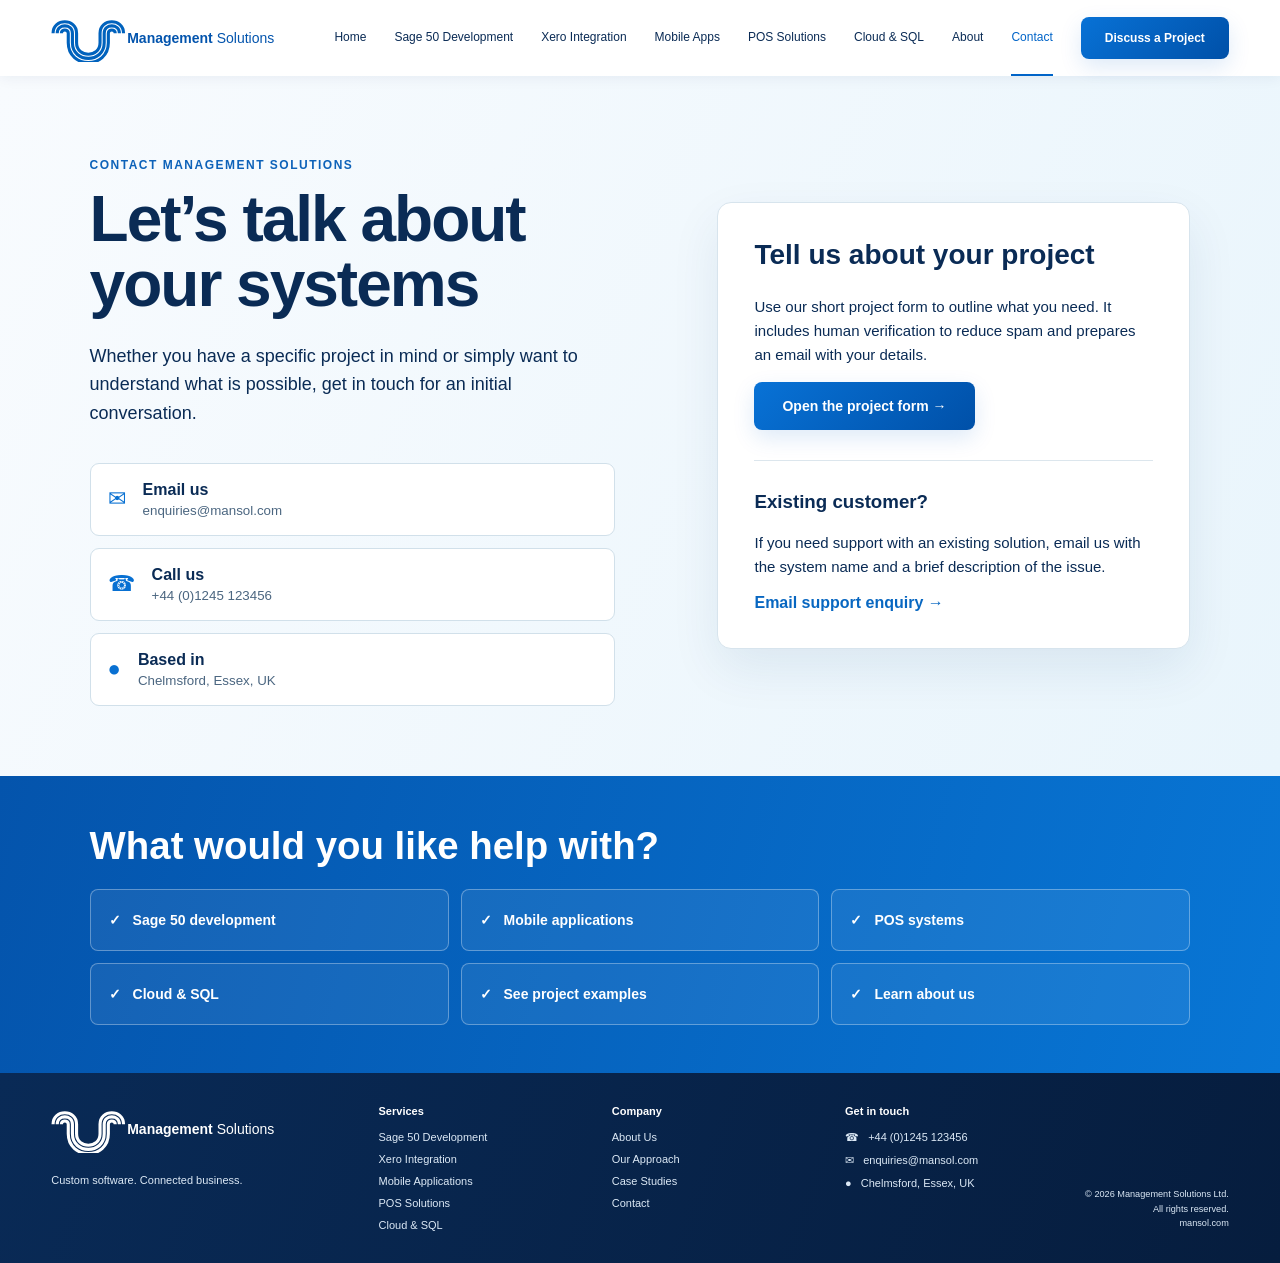
==== contact.html @ 14717270 "Add files via upload" ====
<!doctype html><html lang="en"><head><meta charset="utf-8"><meta name="viewport" content="width=device-width,initial-scale=1"><meta name="description" content="Contact Management Solutions about bespoke software, Sage 50, mobile, POS, SQL or Azure development."><title>Contact | Management Solutions</title><link rel="stylesheet" href="styles.css"><link rel="stylesheet" href="pages.css"></head><body data-page="contact"><div id="site-header"></div><main><section class="contact-page"><div><p class="eyebrow">Contact Management Solutions</p><h1>Let’s talk about your systems</h1><p>Whether you have a specific project in mind or simply want to understand what is possible, get in touch for an initial conversation.</p><div class="contact-cards"><a href="mailto:enquiries@mansol.com"><i>✉</i><span><b>Email us</b><small>enquiries@mansol.com</small></span></a><a href="tel:+441245123456"><i>☎</i><span><b>Call us</b><small>+44 (0)1245 123456</small></span></a><div><i>●</i><span><b>Based in</b><small>Chelmsford, Essex, UK</small></span></div></div></div><div class="contact-choice"><h2>Tell us about your project</h2><p>Use our short project form to outline what you need. It includes human verification to reduce spam and prepares an email with your details.</p><a class="button" href="discuss-project.html">Open the project form →</a><hr><h3>Existing customer?</h3><p>If you need support with an existing solution, email us with the system name and a brief description of the issue.</p><a class="text-link" href="mailto:enquiries@mansol.com?subject=Existing%20system%20support">Email support enquiry →</a></div></section><section class="blue-band contact-band"><h2>What would you like help with?</h2><div class="mini-grid"><a href="sage-50-development.html">Sage 50 development</a><a href="mobile-apps.html">Mobile applications</a><a href="pos-solutions.html">POS systems</a><a href="cloud-sql.html">Cloud & SQL</a><a href="case-studies.html">See project examples</a><a href="about.html">Learn about us</a></div></section></main><div id="site-footer"></div><script src="site-shell.js"></script></body></html>
---- styles.css ----
:root{--navy:#082751;--blue:#0064c8;--bright:#0073df;--pale:#eef7fd;--line:#c8d8e8;--text:#0a2b55;--white:#fff}*{box-sizing:border-box}html{scroll-behavior:smooth}body{margin:0;font-family:Inter,Arial,sans-serif;color:var(--text);background:#fff}a{color:inherit;text-decoration:none}.sr-only{position:absolute;clip:rect(0,0,0,0)}.site-header{height:76px;display:flex;align-items:center;padding:0 clamp(24px,4vw,58px);gap:28px;background:#fff;position:sticky;top:0;z-index:50;box-shadow:0 1px 14px #09275112}.brand{display:flex;align-items:center;white-space:nowrap;font-size:14px;color:#0354ad}.brand-mark{width:76px;height:48px;fill:none;stroke:#0062bd;stroke-width:4.5}.brand b{font-weight:800}.main-nav{margin-left:auto;display:flex;align-self:stretch;gap:28px;font-size:12px}.main-nav a{display:flex;align-items:center;border-bottom:2px solid transparent}.main-nav a:hover,.main-nav a.active{color:#0064c8;border-color:#0064c8}.button{display:inline-flex;align-items:center;justify-content:center;gap:16px;background:linear-gradient(135deg,#0872d6,#0050a8);color:white;padding:16px 28px;border-radius:8px;font-weight:700;font-size:14px;box-shadow:0 8px 22px #0064c822;transition:.2s}.button:hover{transform:translateY(-2px)}.header-cta{padding:14px 24px;font-size:12px}.menu-toggle{display:none;background:none;border:0;padding:8px}.menu-toggle span:not(.sr-only){display:block;width:27px;height:2px;background:var(--navy);margin:5px}.hero{min-height:560px;display:grid;grid-template-columns:42% 58%;background:linear-gradient(90deg,#f8fbfe 0,#f7fbfd 38%,#e9f4fb 65%,#fdfefe);overflow:hidden}.hero-copy{padding:56px 0 36px clamp(24px,4.2vw,62px);position:relative;z-index:2}.eyebrow{text-transform:uppercase;letter-spacing:1.5px;font-size:12px;font-weight:600;color:#0d62b9}.hero h1{font-size:clamp(44px,4.7vw,69px);line-height:.98;letter-spacing:-2.5px;margin:18px 0 24px;color:#092955}.lead{font-size:18px;line-height:1.45;max-width:590px}.actions{display:flex;gap:18px;margin:26px 0 32px}.button-outline{background:#fff;color:#0759b3;border:1px solid #096bd2;box-shadow:none}.hero-points{display:flex;gap:38px;color:#0062bd}.hero-points>span{display:flex;align-items:center;gap:12px;font-size:26px}.hero-points small{font-size:12px;line-height:1.3;color:var(--text)}.hero-visual{position:relative;min-height:560px;background:radial-gradient(circle at 80% 30%,#fff8,transparent 22%),linear-gradient(120deg,#d8e7ef88,#f8fbfd66);}.hero-visual:before{content:"";position:absolute;inset:0;background:repeating-linear-gradient(90deg,#c7deec20 0 5px,transparent 5px 90px);filter:blur(8px)}.monitor{position:absolute;width:55%;height:58%;top:45px;left:13%;background:#253644;border:9px solid #263846;border-radius:7px;box-shadow:0 18px 26px #1238}.monitor .screen{height:100%;background:#edf3f7;display:flex}.sage{width:25%;background:#213b4b;color:#23c766;font-size:18px;padding:20px 12px}.dashboard{padding:22px 14px;font-size:10px;flex:1}.stats{display:flex;gap:7px;margin:15px 0}.stats span{background:#fff;padding:12px 8px;flex:1;color:#567}.stats strong{display:block;color:#123;font-size:13px;margin-top:5px}.chart{height:90px;background:#fff;display:flex;align-items:end;gap:7px;padding:10px}.chart i{width:12%;background:#3b9de0;height:25%}.chart i:nth-child(2){height:42%}.chart i:nth-child(3){height:58%}.chart i:nth-child(4){height:40%}.chart i:nth-child(5){height:69%}.chart i:nth-child(6){height:78%}.chart i:nth-child(7){height:92%}.stand{width:25%;height:90px;background:linear-gradient(90deg,#48565c,#a5b0b4,#45535a);position:absolute;left:37.5%;top:100%;clip-path:polygon(38% 0,62% 0,70% 80%,100% 93%,100% 100%,0 100%,0 93%,30% 80%)}.handheld{position:absolute;width:118px;height:300px;bottom:18px;left:8%;background:#222f34;border:10px solid #27383e;border-radius:20px;transform:rotate(-2deg);box-shadow:0 16px 25px #1238}.device-screen{background:#f1f5f7;height:215px;color:#15334c;font-size:9px;padding:0 6px}.device-screen b{display:block;background:#0966ba;color:#fff;margin:0 -6px 10px;padding:13px 8px}.device-screen span{display:block;padding:9px 0;border-bottom:1px solid #c9d3da}.pos{position:absolute;width:290px;height:210px;right:2%;bottom:18px;background:#222e33;border:11px solid #26353b;border-radius:13px;transform:skewY(-1deg);box-shadow:0 18px 25px #1238}.pos-screen{background:#eaf0f2;height:100%;padding:12px}.tiles{display:grid;grid-template-columns:repeat(3,1fr);height:105px}.tiles b{display:grid;place-items:center;color:#fff;font-size:9px;background:#845c96;border:1px solid #fff6}.tiles b:nth-child(2){background:#277cb3}.tiles b:nth-child(3){background:#3b9b66}.tiles b:nth-child(4){background:#b36259}.tiles b:nth-child(5){background:#b2b5ae}.tiles b:nth-child(6){background:#6f777b}.pos-screen>strong{display:block;text-align:right;margin:10px}.pos-screen em{float:right;background:#48a96d;color:white;padding:8px 35px;font-style:normal}.scribble{font-family:Kalam,cursive;color:#0065c5;font-size:24px;font-weight:700;transform:rotate(-6deg);line-height:1.15}.scribble i{display:block;width:75px;border-bottom:3px solid;margin:7px auto;transform:rotate(-12deg)}.hero-note{position:absolute;right:5%;top:35px}.service-strip{display:flex;justify-content:center;gap:0;padding:22px 4%;background:linear-gradient(90deg,#eef7fd,#fff,#eef7fd);border-block:1px solid #e5eef5}.service-strip span{padding:0 40px;border-right:1px solid #aebfce;color:#0964bd;font-size:22px}.service-strip span:last-child{border:0}.service-strip b{font-size:12px;color:#254364;margin-left:14px}.section{padding:34px clamp(24px,4vw,58px)}.services{display:grid;grid-template-columns:repeat(3,1fr);gap:26px}.services article{border:1px solid #d9e4ec;border-radius:10px;overflow:hidden;box-shadow:0 6px 18px #0b396011;background:#fff}.card-art{height:180px;position:relative;overflow:hidden;background:linear-gradient(140deg,#dbeaf0,#f7f9f8)}.card-art:after{content:"";position:absolute;inset:0;background:radial-gradient(circle at 85% 35%,#8bb07255,transparent 20%)}.laptop{position:absolute;width:55%;height:70%;background:#263542;border:7px solid #263542;border-radius:6px;left:22%;top:24%;transform:perspective(500px) rotateX(-3deg) rotateY(3deg);z-index:2}.laptop span{display:grid;place-items:center;height:100%;background:#eaf3f6;color:#23b65d;font-size:26px}.mobile-art{background:linear-gradient(90deg,#c6a273,#8f653e 45%,#bd925e)}.mini-handheld{position:absolute;z-index:2;left:42%;top:8px;height:190px;width:90px;border:9px solid #1d2d34;border-radius:14px;background:#0965b5;color:#fff;text-align:center;padding-top:14px;font-size:11px}.mini-handheld small{display:block;text-align:left;background:#f3f7f8;color:#17405d;margin-top:12px;padding:12px 7px;line-height:2.6}.pos-art{background:linear-gradient(120deg,#d9e8ed,#b5c7cb)}.mini-pos{position:absolute;z-index:2;width:190px;height:125px;background:#26343a;border:8px solid #26343a;right:14%;top:26px;display:grid;grid-template-columns:repeat(3,1fr);transform:skewY(-4deg);color:#fff;font-size:9px}.mini-pos span{display:grid;place-items:center;background:#366f9d;border:1px solid #fff5}.mini-pos span:nth-child(4){background:#ad6357}.mini-pos b{display:grid;place-items:center;background:#4baa6b}.card-copy{padding:15px 18px 19px}.card-copy h2{font-size:20px;margin:0 0 8px}.card-copy p{font-size:14px;line-height:1.45;margin:0 0 10px}.card-copy a{font-weight:700;color:#0560bc;font-size:13px}.integration{background:linear-gradient(120deg,#f4f9fc,#e8f3fa);padding-top:28px}.integration>h2,.why>h2{font-size:28px;margin:10px 0}.integration>p:not(.eyebrow),.why>p{font-size:14px;margin:0;max-width:780px}.integration-map{display:grid;grid-template-columns:1.2fr .35fr 1.15fr .25fr 1.4fr .8fr;align-items:center;gap:10px;margin-top:30px}.node{background:#fff;border-radius:9px;padding:20px;text-align:center;box-shadow:0 5px 18px #16395510}.node strong,.node b,.node small{display:block}.sage-node strong{color:#20b65b;font-size:36px}.sage-node strong i{color:#5c6265;font-style:normal;font-weight:400}.sage-node b{margin-top:10px}.sage-node small,.node small{margin-top:4px}.hub{background:linear-gradient(135deg,#0571d5,#0453aa);color:white}.hub strong{font-size:34px}.map-arrow{font-size:35px;color:#0566c3;text-align:center}.outputs{display:grid;gap:9px}.outputs span{display:grid;grid-template-columns:30px 1fr;background:#fff;border-radius:8px;padding:9px 12px;box-shadow:0 4px 15px #16395510;color:#0963bd;font-size:20px}.outputs b,.outputs small{grid-column:2;display:block;color:var(--text);font-size:12px}.outputs small{font-size:9px;color:#607894}.map-note{text-align:center;font-size:21px}.why{padding-block:24px 34px}.why-grid{display:grid;grid-template-columns:repeat(4,1fr);margin-top:28px}.why-grid>div{display:grid;grid-template-columns:50px 1fr;padding:0 24px;border-right:1px solid #dce6ee}.why-grid>div:first-child{padding-left:0}.why-grid>div:last-child{border:0}.why-grid i{grid-row:1/3;font-style:normal;font-size:26px;color:#0665c0}.why-grid b{font-size:13px}.why-grid p{font-size:12px;line-height:1.45;color:#355474}.cta{background:linear-gradient(100deg,#0057b1,#0074d7);color:#fff;padding:24px clamp(24px,4vw,58px);display:flex;align-items:center;justify-content:space-between;position:relative;overflow:hidden}.cta:after{content:"";position:absolute;width:180px;height:180px;border:2px solid #fff4;border-radius:50%;right:2%;top:10px;box-shadow:0 0 0 20px #fff1,0 0 0 40px #fff1}.cta h2{font-size:25px;margin:0 0 8px}.cta p{margin:0}.button-white{background:#fff;color:#0958ae;position:relative;z-index:2}footer{background:linear-gradient(110deg,#092a56,#061d3e);color:#dce9f6;padding:32px clamp(24px,4vw,58px);display:grid;grid-template-columns:1.5fr repeat(3,1fr) .8fr;gap:45px;font-size:11px}footer>div{display:flex;flex-direction:column;gap:10px}footer>div>b{color:#fff;margin-bottom:4px}.footer-brand{color:#fff}.footer-brand .brand-mark{stroke:#fff}footer small{text-align:right;align-self:end;line-height:1.6}.menu-open{overflow:hidden}
@media(max-width:1050px){.main-nav{gap:14px}.main-nav a:nth-child(6){display:none}.hero{grid-template-columns:48% 52%}.hero h1{font-size:50px}.pos{width:235px}.hero-note{display:none}.service-strip span{padding-inline:22px}.integration-map{grid-template-columns:1fr .25fr 1fr .2fr 1.3fr}.map-note{display:none}footer{grid-template-columns:1.4fr repeat(3,1fr)}footer small{grid-column:1/-1}}
@media(max-width:760px){.site-header{height:66px;padding:0 18px}.brand-mark{width:61px}.brand{font-size:12px}.menu-toggle{display:block;margin-left:auto;z-index:61}.header-cta{display:none}.main-nav{display:none;position:fixed;inset:66px 0 0;background:#fff;padding:22px;flex-direction:column;align-items:stretch;gap:0;z-index:60}.main-nav.open{display:flex}.main-nav a{padding:17px 5px;border-bottom:1px solid #dde8f0;font-size:15px}.hero{display:flex;flex-direction:column;min-height:0}.hero-copy{padding:38px 22px 24px}.hero h1{font-size:43px;line-height:1.02;letter-spacing:-1.8px}.lead{font-size:16px}.actions{flex-direction:column;align-items:stretch}.hero-points{justify-content:space-between;gap:8px}.hero-points>span{font-size:20px;gap:5px}.hero-points small{font-size:9px}.hero-visual{min-height:390px;order:2}.monitor{width:76%;height:55%;left:12%;top:25px}.handheld{height:230px;width:91px;left:6%;bottom:7px;border-width:7px}.device-screen{height:164px;font-size:7px}.device-screen span{padding:6px 0}.pos{width:190px;height:145px;right:2%;bottom:8px;border-width:8px}.tiles{height:75px}.pos-screen{padding:7px}.pos-screen>strong{font-size:10px;margin:4px}.pos-screen em{padding:5px 20px;font-size:10px}.stand{height:60px}.service-strip{overflow-x:auto;justify-content:flex-start;padding:16px 10px}.service-strip span{min-width:max-content;padding:0 18px}.services{grid-template-columns:1fr;padding:24px 18px;gap:18px}.card-art{height:165px}.integration{padding:30px 20px}.integration-map{grid-template-columns:1fr;gap:14px}.map-arrow{transform:rotate(90deg)}.outputs{width:100%}.why{padding:28px 20px}.why-grid{grid-template-columns:1fr;gap:22px}.why-grid>div{border:0;padding:0}.cta{display:block;padding:28px 20px}.cta h2{font-size:22px;line-height:1.25}.cta .button{margin-top:20px;width:100%}footer{grid-template-columns:1fr 1fr;padding:30px 20px;gap:28px}footer>div:first-child{grid-column:1/-1}footer small{grid-column:1/-1;text-align:left}.scribble{display:none}}
@media(max-width:400px){.brand span{max-width:100px;white-space:normal;line-height:1.05}.hero h1{font-size:38px}.hero-visual{min-height:355px}.monitor{width:82%;left:9%}.pos{width:168px}.service-strip b{margin-left:7px}}
@media(prefers-reduced-motion:reduce){html{scroll-behavior:auto}.button{transition:none}}
.back-link{margin-left:auto;color:#075db7;font-weight:700;font-size:13px}.project-page{min-height:calc(100vh - 132px);display:grid;grid-template-columns:minmax(320px,.85fr) minmax(520px,1.15fr);gap:clamp(35px,6vw,90px);padding:58px clamp(24px,7vw,110px);background:linear-gradient(120deg,#eef7fd 0,#f9fcfe 45%,#e7f3fb 100%)}.project-intro{padding-top:38px}.project-intro h1{font-size:clamp(42px,5vw,68px);line-height:1;letter-spacing:-2px;margin:15px 0 24px}.project-intro>p:not(.eyebrow){font-size:17px;line-height:1.65;max-width:570px}.contact-highlights{display:grid;gap:17px;margin-top:36px}.contact-highlights span{display:grid;grid-template-columns:38px 1fr;gap:2px 12px}.contact-highlights span:before{content:'✓';grid-row:1/3;display:grid;place-items:center;width:30px;height:30px;border-radius:50%;background:#0870d3;color:#fff;font-weight:800}.contact-highlights b{font-size:14px}.contact-highlights small{font-size:12px;color:#496681}.form-panel{background:#fff;border:1px solid #d7e4ed;border-radius:14px;padding:clamp(24px,4vw,46px);box-shadow:0 20px 55px #103d6920}.form-panel h2{font-size:27px;margin:0 0 7px}.form-note{font-size:12px;color:#60768b;margin:0 0 25px}.form-grid{display:grid;grid-template-columns:1fr 1fr;gap:20px}.form-grid label,.human-check label{font-size:12px;font-weight:700}.form-grid input,.form-grid select,.form-grid textarea,.human-check input{display:block;width:100%;border:1px solid #b9cbda;border-radius:7px;background:#fbfdff;color:#0a2b55;padding:13px 14px;font:inherit;margin-top:7px;outline:none}.form-grid textarea{resize:vertical;min-height:145px;line-height:1.5}.form-grid input:focus,.form-grid select:focus,.form-grid textarea:focus,.human-check input:focus{border-color:#0870d3;box-shadow:0 0 0 3px #0870d31c}.form-grid .full{grid-column:1/-1;position:relative}.count{display:block;text-align:right;color:#72869a;font-weight:400;margin-top:5px}.bot-field{position:absolute!important;left:-10000px!important;width:1px!important;height:1px!important;opacity:0!important}.human-check{margin:24px 0 18px;border:1px solid #c7d8e5;border-radius:8px;padding:15px 18px 18px;background:#f4f9fd}.human-check legend{font-size:13px;font-weight:800;padding:0 7px}.human-check p{font-size:12px;margin:0 0 10px}.human-check input{width:110px;background:#fff}.consent{display:flex;gap:10px;align-items:flex-start;font-size:12px;line-height:1.45}.consent input{margin-top:2px}.submit-button{border:0;cursor:pointer;margin-top:20px}.form-message{display:none;border-radius:7px;padding:12px 14px;margin-top:18px;font-size:13px}.form-message.error{display:block;background:#fff0f0;color:#a21f28;border:1px solid #eabfc2}.form-message.success{display:block;background:#ecf9f0;color:#176536;border:1px solid #bde2c8}.project-footer{min-height:56px;padding:17px clamp(24px,7vw,110px);display:flex;justify-content:space-between;align-items:center}.project-footer a{color:#fff}@media(max-width:850px){.project-page{grid-template-columns:1fr;padding:35px 22px}.project-intro{padding-top:0}.form-panel{padding:25px 20px}.back-link{font-size:0}.back-link:after{content:'← Home';font-size:13px}.project-footer{display:flex;flex-direction:column;align-items:flex-start;gap:8px}}@media(max-width:560px){.form-grid{grid-template-columns:1fr}.form-grid .full{grid-column:auto}.project-intro h1{font-size:42px}.project-page{gap:28px}.submit-button{width:100%}}
---- pages.css ----
.inner-hero{min-height:470px;display:grid;grid-template-columns:minmax(0,1.15fr) minmax(330px,.85fr);align-items:center;gap:60px;padding:65px clamp(24px,7vw,110px);background:linear-gradient(115deg,#f8fbfe,#e9f5fc);overflow:hidden}.inner-hero.compact{min-height:400px}.inner-hero h1,.contact-page h1{font-size:clamp(42px,5vw,66px);line-height:1.02;letter-spacing:-2px;margin:15px 0 24px}.inner-hero>div:first-child>p:not(.eyebrow){font-size:18px;line-height:1.55;max-width:700px}.inner-hero .button{margin-top:15px}.hero-symbol{justify-self:center;width:min(100%,430px);min-height:270px;border-radius:18px;background:#fff;box-shadow:0 25px 60px #123e6920;display:flex;flex-direction:column;align-items:center;justify-content:center;color:#10ad58;font-size:58px;transform:rotate(2deg);border:1px solid #d8e6ef}.hero-symbol small{display:block;margin-top:18px;font-size:14px;color:#345570}.sage-symbol b{font-weight:400;color:#5a646b}.phone-symbol{width:210px;min-height:350px;border:13px solid #263940;border-radius:27px;background:#f1f6f8;color:#fff;font-size:15px;justify-content:flex-start;overflow:hidden}.phone-symbol span{display:block;width:100%;background:#0966ba;padding:22px;text-align:center}.phone-symbol small{font-size:15px;color:#173b57;line-height:3.5;text-align:left;margin:12px 0}.till-symbol{display:grid;grid-template-columns:repeat(3,1fr);gap:3px;padding:38px;background:#26343a;transform:perspective(500px) rotateY(-5deg)}.till-symbol span{display:grid;place-items:center;align-self:stretch;background:#347aa7;color:#fff;font-size:14px}.till-symbol span:nth-child(4){background:#a85d56}.till-symbol b{display:grid;place-items:center;background:#42a767;color:#fff}.cloud-symbol{color:#0872d1;font-size:100px}.people-symbol,.case-symbol{background:linear-gradient(145deg,#0873d5,#044f9f);color:#fff}.people-symbol small,.case-symbol small{color:#fff}.content-section{padding:70px clamp(24px,7vw,110px)}.content-section.split{display:grid;grid-template-columns:1fr 1fr;gap:clamp(45px,8vw,110px)}.content-section h2,.process-section h2,.blue-band h2,.case-note h2{font-size:clamp(28px,3vw,40px);line-height:1.12;margin:12px 0 22px}.content-section p{font-size:16px;line-height:1.7;color:#294a68}.feature-list{display:grid;gap:15px}.feature-list article{display:grid;grid-template-columns:54px 1fr;gap:16px;padding:20px;border:1px solid #d9e5ed;border-radius:11px;background:#fff;box-shadow:0 7px 20px #103d690d}.feature-list i{font-style:normal;font-size:28px;color:#0670d1}.feature-list h3{margin:0 0 6px;font-size:17px}.feature-list p{margin:0;font-size:14px;line-height:1.5}.blue-band{padding:48px clamp(24px,7vw,110px);background:linear-gradient(105deg,#0454ac,#0876d5);color:#fff}.blue-band h2{margin-top:0}.mini-grid{display:grid;grid-template-columns:repeat(3,1fr);gap:12px}.mini-grid span,.mini-grid a{display:flex;align-items:center;min-height:62px;padding:15px 18px;border:1px solid #ffffff52;border-radius:8px;background:#ffffff12;font-weight:600;font-size:14px}.mini-grid span:before,.mini-grid a:before{content:'✓';margin-right:12px}.process-section{padding:65px clamp(24px,7vw,110px)}.steps{display:grid;grid-template-columns:repeat(4,1fr);gap:22px;margin-top:35px}.steps article{padding:25px 22px;border-top:3px solid #0870d2;background:#f3f8fc}.steps article>b{color:#0870d2;font-size:13px}.steps h3{margin:18px 0 8px}.steps p{font-size:14px;line-height:1.55;margin:0;color:#3e5c76}.page-cta{display:flex;align-items:center;justify-content:space-between;gap:30px;padding:30px clamp(24px,7vw,110px);background:linear-gradient(100deg,#0055ad,#0876d7);color:#fff}.page-cta h2{font-size:27px;margin:0 0 7px}.page-cta p{margin:0}.case-grid{padding:55px clamp(24px,7vw,110px);display:grid;grid-template-columns:repeat(3,1fr);gap:25px;background:#f6fafc}.case-grid article{padding:30px;border:1px solid #d6e3ec;background:#fff;border-radius:12px;box-shadow:0 8px 25px #123c6410}.case-tag{display:inline-block;padding:7px 10px;border-radius:20px;background:#e7f3fc;color:#0663bd;text-transform:uppercase;font-size:11px;font-weight:700}.case-grid h2{font-size:23px;line-height:1.2}.case-grid h3{font-size:14px;margin:24px 0 7px}.case-grid p,.case-grid li{font-size:14px;line-height:1.55;color:#35536d}.case-grid ul{padding-left:20px}.case-lead{font-weight:600;color:#153c60!important}.case-note{text-align:center;padding:45px 20px}.case-note p{max-width:720px;margin:auto;line-height:1.6}.contact-page{display:grid;grid-template-columns:1fr .9fr;gap:clamp(45px,8vw,110px);padding:70px clamp(24px,7vw,110px);background:linear-gradient(115deg,#f8fbfe,#e9f5fc)}.contact-page>div:first-child>p:not(.eyebrow){font-size:18px;line-height:1.6;max-width:620px}.contact-cards{display:grid;gap:12px;margin-top:35px}.contact-cards>a,.contact-cards>div{display:flex;align-items:center;gap:17px;padding:17px;border:1px solid #d1e0ea;border-radius:9px;background:#fff}.contact-cards i{font-style:normal;color:#0870d2;font-size:22px}.contact-cards span{display:flex;flex-direction:column;gap:4px}.contact-cards small{color:#4b6680}.contact-choice{background:#fff;border:1px solid #d7e4ed;border-radius:14px;padding:36px;box-shadow:0 20px 50px #103d6915;align-self:center}.contact-choice h2{font-size:28px;margin-top:0}.contact-choice p{font-size:15px;line-height:1.6}.contact-choice hr{border:0;border-top:1px solid #dce6ed;margin:30px 0}.text-link{color:#0867c1;font-weight:700}.contact-band a:hover{background:#ffffff26}@media(max-width:900px){.inner-hero{grid-template-columns:1fr;gap:30px}.hero-symbol{justify-self:start;max-width:390px}.content-section.split,.contact-page{grid-template-columns:1fr}.case-grid{grid-template-columns:1fr}.steps{grid-template-columns:1fr 1fr}.mini-grid{grid-template-columns:1fr 1fr}}@media(max-width:620px){.inner-hero{padding:42px 20px}.inner-hero h1,.contact-page h1{font-size:40px}.inner-hero>div:first-child>p:not(.eyebrow){font-size:16px}.hero-symbol{width:100%;min-height:220px}.phone-symbol{width:180px;min-height:300px;justify-self:center}.content-section,.process-section,.contact-page{padding:40px 20px}.content-section.split{gap:30px}.mini-grid,.steps{grid-template-columns:1fr}.page-cta{display:block;padding:28px 20px}.page-cta .button{width:100%;margin-top:20px}.case-grid{padding:30px 20px}.blue-band{padding:36px 20px}.contact-choice{padding:25px 20px}}
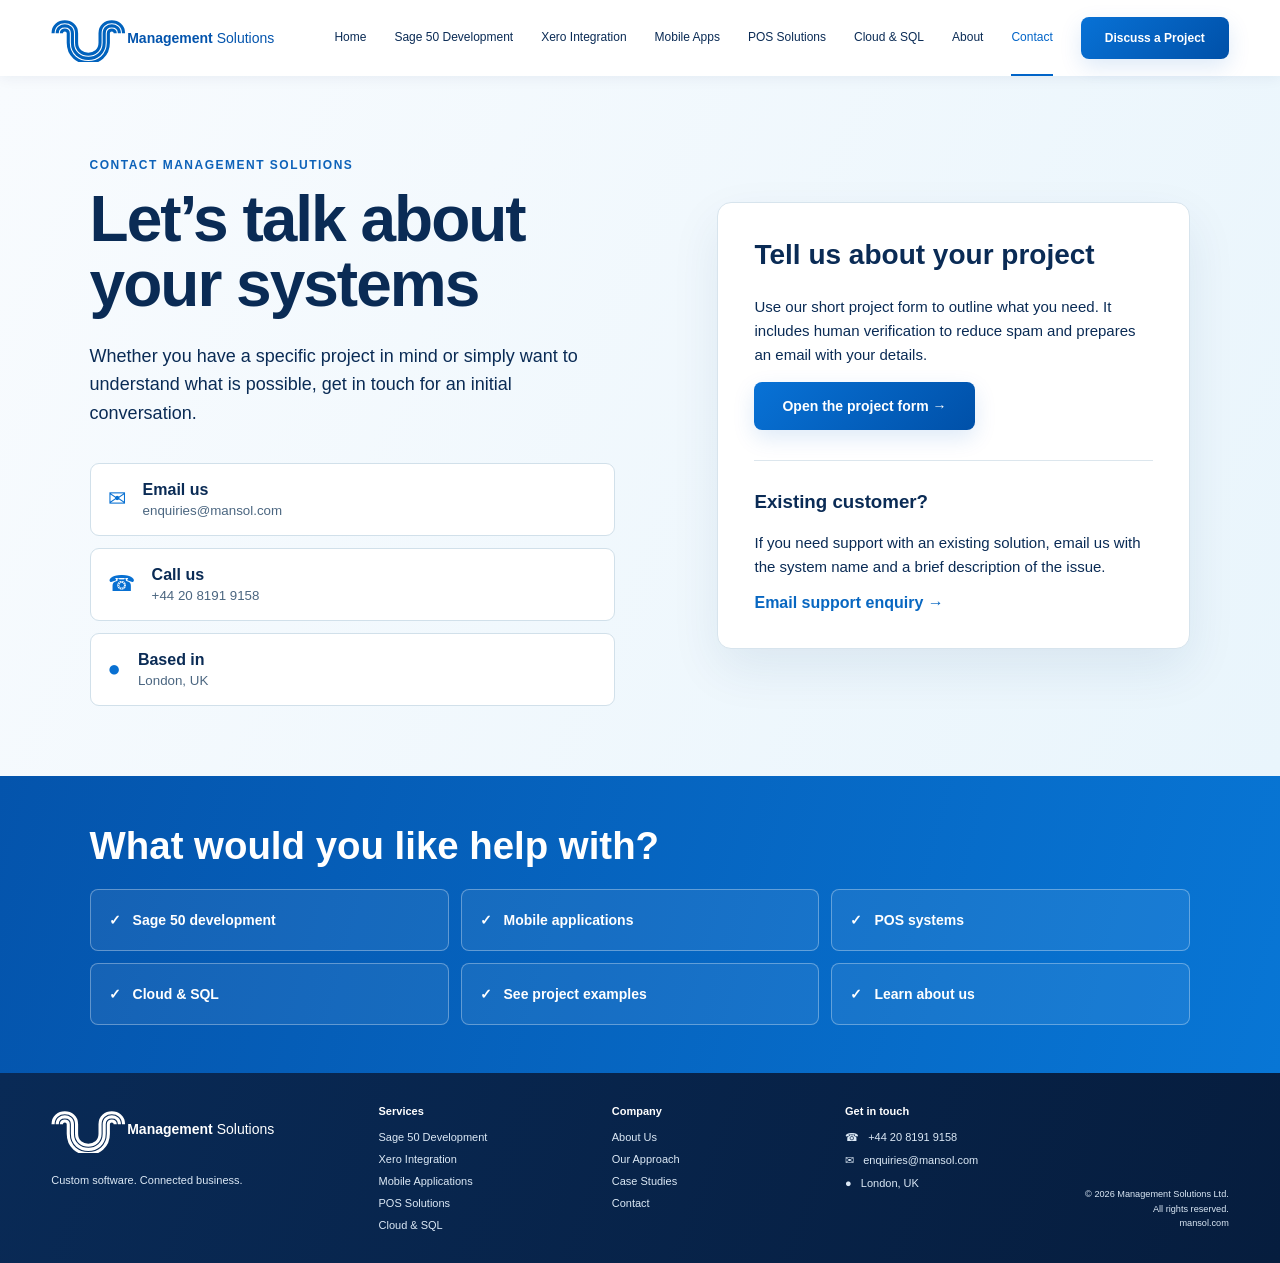
==== commit daea5a45: "Add files via upload" ====
--- a/contact.html
+++ b/contact.html
@@ -1 +1 @@
-<!doctype html><html lang="en"><head><meta charset="utf-8"><meta name="viewport" content="width=device-width,initial-scale=1"><meta name="description" content="Contact Management Solutions about bespoke software, Sage 50, mobile, POS, SQL or Azure development."><title>Contact | Management Solutions</title><link rel="stylesheet" href="styles.css"><link rel="stylesheet" href="pages.css"></head><body data-page="contact"><div id="site-header"></div><main><section class="contact-page"><div><p class="eyebrow">Contact Management Solutions</p><h1>Let’s talk about your systems</h1><p>Whether you have a specific project in mind or simply want to understand what is possible, get in touch for an initial conversation.</p><div class="contact-cards"><a href="mailto:enquiries@mansol.com"><i>✉</i><span><b>Email us</b><small>enquiries@mansol.com</small></span></a><a href="tel:+441245123456"><i>☎</i><span><b>Call us</b><small>+44 (0)1245 123456</small></span></a><div><i>●</i><span><b>Based in</b><small>Chelmsford, Essex, UK</small></span></div></div></div><div class="contact-choice"><h2>Tell us about your project</h2><p>Use our short project form to outline what you need. It includes human verification to reduce spam and prepares an email with your details.</p><a class="button" href="discuss-project.html">Open the project form →</a><hr><h3>Existing customer?</h3><p>If you need support with an existing solution, email us with the system name and a brief description of the issue.</p><a class="text-link" href="mailto:enquiries@mansol.com?subject=Existing%20system%20support">Email support enquiry →</a></div></section><section class="blue-band contact-band"><h2>What would you like help with?</h2><div class="mini-grid"><a href="sage-50-development.html">Sage 50 development</a><a href="mobile-apps.html">Mobile applications</a><a href="pos-solutions.html">POS systems</a><a href="cloud-sql.html">Cloud & SQL</a><a href="case-studies.html">See project examples</a><a href="about.html">Learn about us</a></div></section></main><div id="site-footer"></div><script src="site-shell.js"></script></body></html>
+<!doctype html><html lang="en"><head><meta charset="utf-8"><meta name="viewport" content="width=device-width,initial-scale=1"><meta name="description" content="Contact Management Solutions about bespoke software, Sage 50, mobile, POS, SQL or Azure development."><title>Contact | Management Solutions</title><link rel="stylesheet" href="styles.css"><link rel="stylesheet" href="pages.css"></head><body data-page="contact"><div id="site-header"></div><main><section class="contact-page"><div><p class="eyebrow">Contact Management Solutions</p><h1>Let’s talk about your systems</h1><p>Whether you have a specific project in mind or simply want to understand what is possible, get in touch for an initial conversation.</p><div class="contact-cards"><a href="mailto:enquiries@mansol.com"><i>✉</i><span><b>Email us</b><small>enquiries@mansol.com</small></span></a><a href="tel:+442081919158"><i>☎</i><span><b>Call us</b><small>+44 20 8191 9158</small></span></a><div><i>●</i><span><b>Based in</b><small>London, UK</small></span></div></div></div><div class="contact-choice"><h2>Tell us about your project</h2><p>Use our short project form to outline what you need. It includes human verification to reduce spam and prepares an email with your details.</p><a class="button" href="discuss-project.html">Open the project form →</a><hr><h3>Existing customer?</h3><p>If you need support with an existing solution, email us with the system name and a brief description of the issue.</p><a class="text-link" href="mailto:enquiries@mansol.com?subject=Existing%20system%20support">Email support enquiry →</a></div></section><section class="blue-band contact-band"><h2>What would you like help with?</h2><div class="mini-grid"><a href="sage-50-development.html">Sage 50 development</a><a href="mobile-apps.html">Mobile applications</a><a href="pos-solutions.html">POS systems</a><a href="cloud-sql.html">Cloud & SQL</a><a href="case-studies.html">See project examples</a><a href="about.html">Learn about us</a></div></section></main><div id="site-footer"></div><script src="site-shell.js"></script></body></html>
